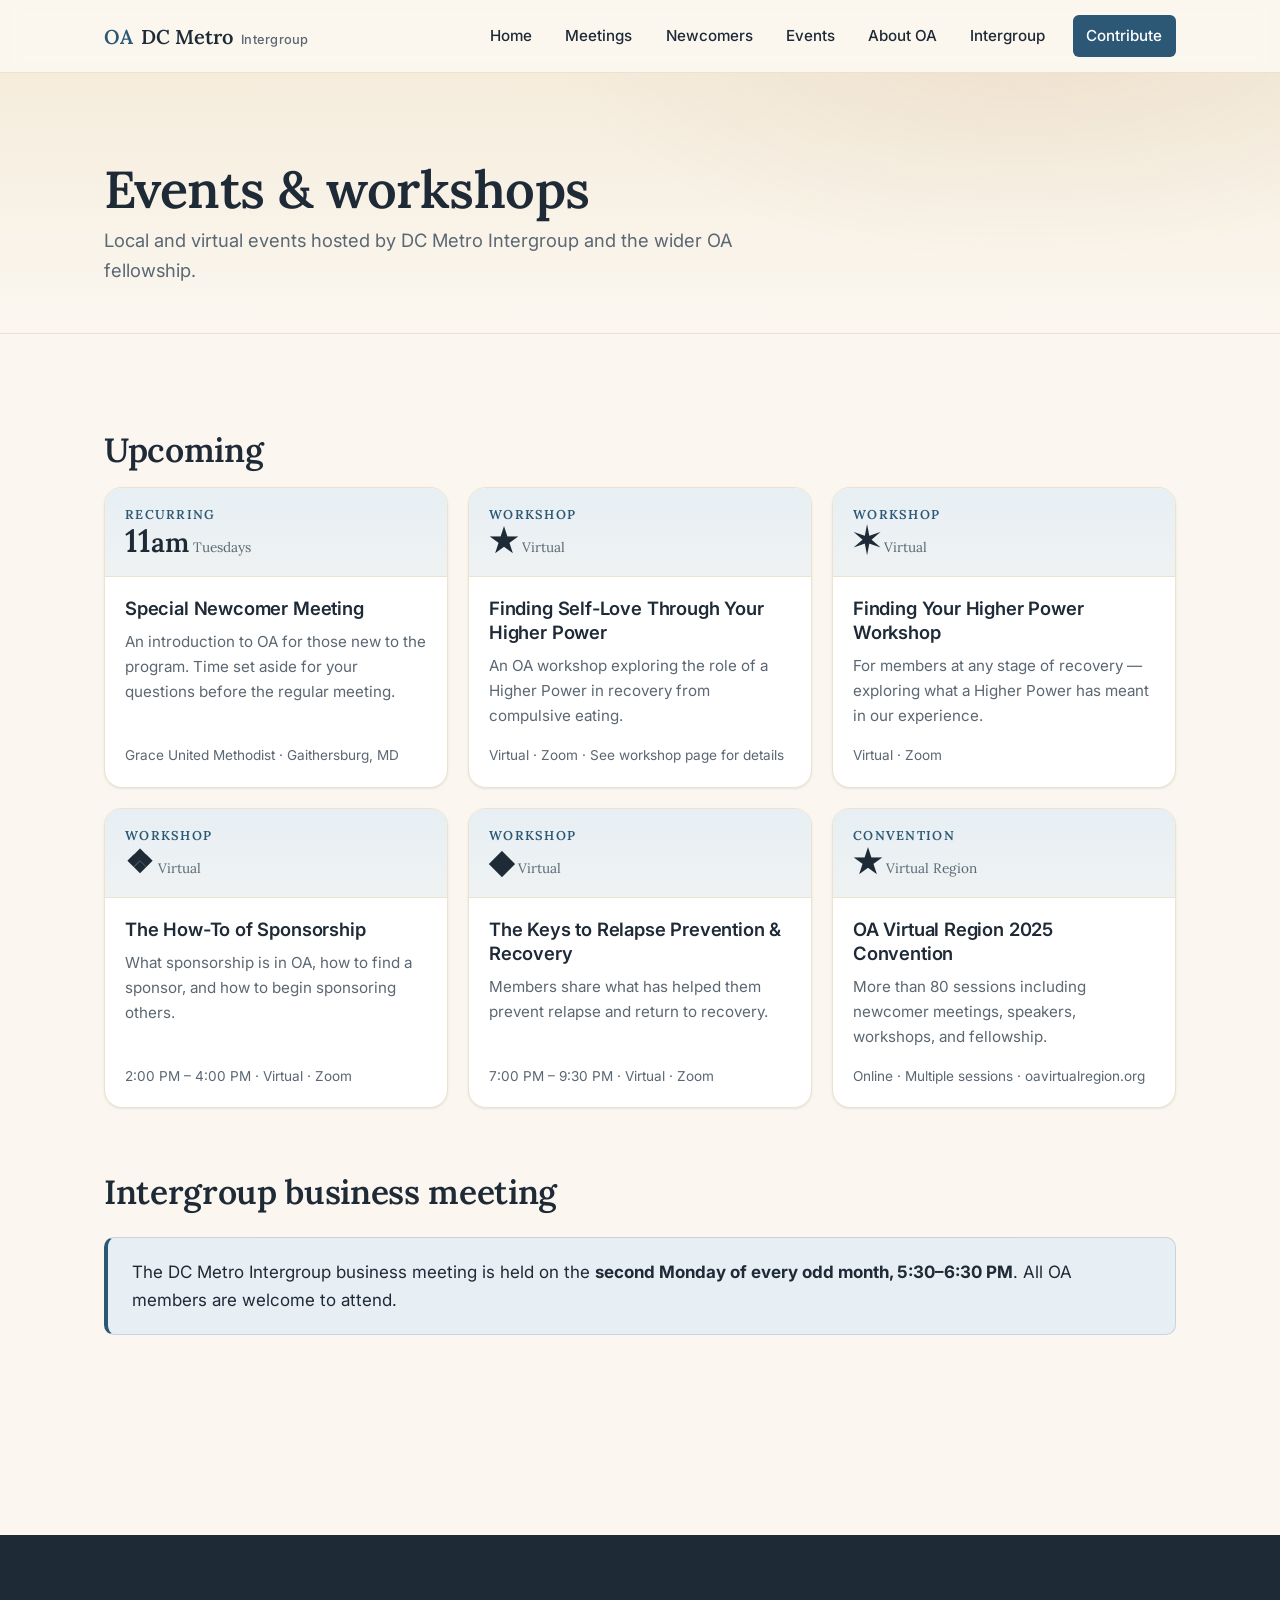
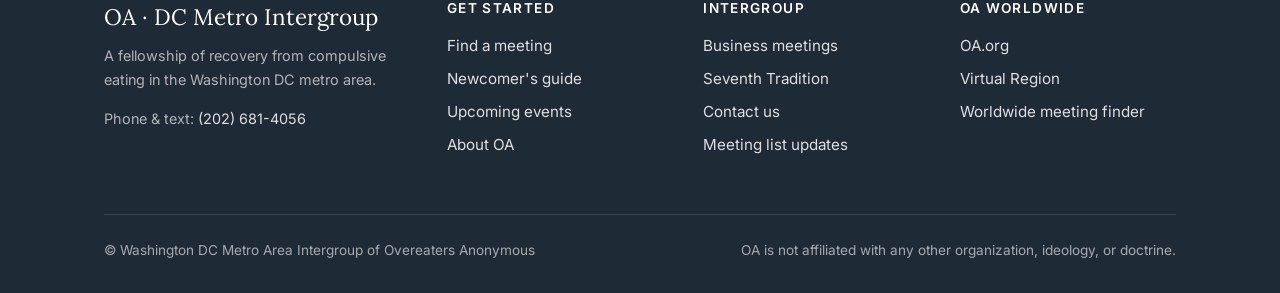
==== events.html @ 539f89e1 "Build initial DC Metro OA static site Plain HTML/CSS/JS, no build. Pages: home, meetings, newcomers," ====
<!doctype html>
<html lang="en">
<head>
<meta charset="utf-8">
<meta name="viewport" content="width=device-width, initial-scale=1">
<title>Events — DC Metro OA</title>
<meta name="description" content="Workshops, retreats, and intergroup events hosted by OA DC Metro.">
<link rel="preconnect" href="https://fonts.googleapis.com">
<link rel="preconnect" href="https://fonts.gstatic.com" crossorigin>
<link href="https://fonts.googleapis.com/css2?family=Inter:wght@400;500;600;700&family=Lora:wght@500;600;700&display=swap" rel="stylesheet">
<link rel="stylesheet" href="assets/css/styles.css">
</head>
<body>
<a class="skip" href="#main">Skip to content</a>

<header class="site-header">
  <div class="container nav">
    <a href="index.html" class="brand">
      <span class="brand-mark">OA</span>
      <span>DC Metro</span>
      <span class="brand-sub">Intergroup</span>
    </a>
    <button class="nav-toggle" aria-expanded="false" aria-controls="primary-nav">Menu</button>
    <ul class="nav-links" id="primary-nav">
      <li><a href="index.html">Home</a></li>
      <li><a href="meetings.html">Meetings</a></li>
      <li><a href="newcomers.html">Newcomers</a></li>
      <li><a href="events.html">Events</a></li>
      <li><a href="about.html">About OA</a></li>
      <li><a href="intergroup.html">Intergroup</a></li>
      <li><a href="contribute.html" class="nav-cta">Contribute</a></li>
    </ul>
  </div>
</header>

<main id="main">

<section class="page-header">
  <div class="container">
    <h1>Events &amp; workshops</h1>
    <p class="lede">Local and virtual events hosted by DC Metro Intergroup and the wider OA fellowship.</p>
  </div>
</section>

<section class="section">
  <div class="container">

    <h2 class="mt-0">Upcoming</h2>
    <div class="event-grid">

      <article class="event-card">
        <div class="event-date">
          <span class="month">Recurring</span>
          <span class="day">11<small>am</small></span>
          <span class="year">Tuesdays</span>
        </div>
        <div class="event-body">
          <h3>Special Newcomer Meeting</h3>
          <p>An introduction to OA for those new to the program. Time set aside for your questions before the regular meeting.</p>
          <span class="event-meta">Grace United Methodist · Gaithersburg, MD</span>
        </div>
      </article>

      <article class="event-card">
        <div class="event-date">
          <span class="month">Workshop</span>
          <span class="day">★</span>
          <span class="year">Virtual</span>
        </div>
        <div class="event-body">
          <h3>Finding Self-Love Through Your Higher Power</h3>
          <p>An OA workshop exploring the role of a Higher Power in recovery from compulsive eating.</p>
          <span class="event-meta">Virtual · Zoom · See workshop page for details</span>
        </div>
      </article>

      <article class="event-card">
        <div class="event-date">
          <span class="month">Workshop</span>
          <span class="day">✶</span>
          <span class="year">Virtual</span>
        </div>
        <div class="event-body">
          <h3>Finding Your Higher Power Workshop</h3>
          <p>For members at any stage of recovery — exploring what a Higher Power has meant in our experience.</p>
          <span class="event-meta">Virtual · Zoom</span>
        </div>
      </article>

      <article class="event-card">
        <div class="event-date">
          <span class="month">Workshop</span>
          <span class="day">❖</span>
          <span class="year">Virtual</span>
        </div>
        <div class="event-body">
          <h3>The How-To of Sponsorship</h3>
          <p>What sponsorship is in OA, how to find a sponsor, and how to begin sponsoring others.</p>
          <span class="event-meta">2:00 PM – 4:00 PM · Virtual · Zoom</span>
        </div>
      </article>

      <article class="event-card">
        <div class="event-date">
          <span class="month">Workshop</span>
          <span class="day">◆</span>
          <span class="year">Virtual</span>
        </div>
        <div class="event-body">
          <h3>The Keys to Relapse Prevention &amp; Recovery</h3>
          <p>Members share what has helped them prevent relapse and return to recovery.</p>
          <span class="event-meta">7:00 PM – 9:30 PM · Virtual · Zoom</span>
        </div>
      </article>

      <article class="event-card">
        <div class="event-date">
          <span class="month">Convention</span>
          <span class="day">★</span>
          <span class="year">Virtual Region</span>
        </div>
        <div class="event-body">
          <h3>OA Virtual Region 2025 Convention</h3>
          <p>More than 80 sessions including newcomer meetings, speakers, workshops, and fellowship.</p>
          <span class="event-meta">Online · Multiple sessions · oavirtualregion.org</span>
        </div>
      </article>

    </div>

    <h2 style="margin-top: 4rem;">Intergroup business meeting</h2>
    <div class="callout">
      <p class="mb-0">The DC Metro Intergroup business meeting is held on the <strong>second Monday of every odd month, 5:30–6:30 PM</strong>. All OA members are welcome to attend.</p>
    </div>

  </div>
</section>

</main>

<footer class="site-footer">
  <div class="container">
    <div class="footer-grid">
      <div>
        <div class="footer-brand">OA · DC Metro Intergroup</div>
        <p class="footer-brand-sub">A fellowship of recovery from compulsive eating in the Washington DC metro area.</p>
        <p class="footer-brand-sub">Phone &amp; text: <a href="tel:+12026814056">(202) 681-4056</a></p>
      </div>
      <div>
        <h4>Get started</h4>
        <ul>
          <li><a href="meetings.html">Find a meeting</a></li>
          <li><a href="newcomers.html">Newcomer's guide</a></li>
          <li><a href="events.html">Upcoming events</a></li>
          <li><a href="about.html">About OA</a></li>
        </ul>
      </div>
      <div>
        <h4>Intergroup</h4>
        <ul>
          <li><a href="intergroup.html">Business meetings</a></li>
          <li><a href="contribute.html">Seventh Tradition</a></li>
          <li><a href="contact.html">Contact us</a></li>
          <li><a href="mailto:whereandwhen@oa-dcmetro.org">Meeting list updates</a></li>
        </ul>
      </div>
      <div>
        <h4>OA worldwide</h4>
        <ul>
          <li><a href="https://oa.org" rel="noopener">OA.org</a></li>
          <li><a href="https://oavirtualregion.org" rel="noopener">Virtual Region</a></li>
          <li><a href="https://oa.org/find-a-meeting/" rel="noopener">Worldwide meeting finder</a></li>
        </ul>
      </div>
    </div>
    <div class="footer-bottom">
      <span>© Washington DC Metro Area Intergroup of Overeaters Anonymous</span>
      <span>OA is not affiliated with any other organization, ideology, or doctrine.</span>
    </div>
  </div>
</footer>

<script src="assets/js/nav.js"></script>
</body>
</html>
---- assets/css/styles.css ----
/* DC Metro OA — design system */

:root {
  --bg: #fbf7f0;
  --bg-warm: #f5ecdc;
  --surface: #ffffff;
  --surface-alt: #f8f3e8;
  --text: #1f2a37;
  --text-muted: #5b6772;
  --accent: #2c5876;
  --accent-hover: #234861;
  --accent-soft: #e7eff4;
  --accent-2: #b07a4c;
  --accent-2-soft: #f3e6d4;
  --border: #ebe2cf;
  --border-strong: #d8cdb5;
  --danger: #b94a3d;

  --radius-sm: 6px;
  --radius: 10px;
  --radius-lg: 18px;

  --shadow-sm: 0 1px 2px rgba(31, 42, 55, 0.04), 0 1px 3px rgba(31, 42, 55, 0.06);
  --shadow: 0 4px 12px rgba(31, 42, 55, 0.06), 0 2px 4px rgba(31, 42, 55, 0.04);
  --shadow-lg: 0 24px 48px -16px rgba(31, 42, 55, 0.18), 0 8px 16px -8px rgba(31, 42, 55, 0.08);

  --font-display: "Lora", Georgia, "Times New Roman", serif;
  --font-body: "Inter", -apple-system, BlinkMacSystemFont, "Segoe UI", Roboto, "Helvetica Neue", Arial, sans-serif;

  --container: 1120px;
}

* { box-sizing: border-box; }

html { scroll-behavior: smooth; }

body {
  margin: 0;
  font-family: var(--font-body);
  font-size: 17px;
  line-height: 1.65;
  color: var(--text);
  background: var(--bg);
  -webkit-font-smoothing: antialiased;
  -moz-osx-font-smoothing: grayscale;
}

img { max-width: 100%; display: block; }

a {
  color: var(--accent);
  text-decoration: none;
  transition: color .15s ease;
}
a:hover { color: var(--accent-hover); text-decoration: underline; }

h1, h2, h3, h4 {
  font-family: var(--font-display);
  font-weight: 600;
  color: var(--text);
  letter-spacing: -0.01em;
  margin: 0 0 .5em;
}
h1 { font-size: clamp(2rem, 4.5vw, 3.25rem); line-height: 1.1; }
h2 { font-size: clamp(1.5rem, 2.8vw, 2.1rem); line-height: 1.2; margin-top: 0; }
h3 { font-size: 1.25rem; line-height: 1.3; }
h4 { font-size: 1rem; line-height: 1.35; }
p  { margin: 0 0 1rem; color: var(--text); }
.lede { font-size: 1.15rem; color: var(--text-muted); line-height: 1.6; }

.container {
  max-width: var(--container);
  margin: 0 auto;
  padding: 0 24px;
}

/* skip link */
.skip {
  position: absolute; left: -9999px; top: 8px;
  background: var(--accent); color: #fff; padding: .5rem 1rem;
  border-radius: var(--radius-sm);
  z-index: 100;
}
.skip:focus { left: 8px; }

/* ─── Header / nav ─── */
.site-header {
  position: sticky; top: 0; z-index: 50;
  background: color-mix(in srgb, var(--bg) 88%, transparent);
  backdrop-filter: saturate(140%) blur(10px);
  -webkit-backdrop-filter: saturate(140%) blur(10px);
  border-bottom: 1px solid var(--border);
}
.nav {
  display: flex; align-items: center; justify-content: space-between;
  height: 72px;
}
.brand {
  display: flex; align-items: baseline; gap: .5rem;
  font-family: var(--font-display);
  font-weight: 600;
  font-size: 1.25rem;
  color: var(--text);
  text-decoration: none;
}
.brand:hover { text-decoration: none; color: var(--text); }
.brand .brand-mark {
  font-family: var(--font-display);
  color: var(--accent);
}
.brand .brand-sub {
  font-family: var(--font-body);
  font-size: .8rem;
  color: var(--text-muted);
  font-weight: 500;
  letter-spacing: .02em;
}

.nav-links {
  display: flex; gap: 6px; align-items: center;
  list-style: none; margin: 0; padding: 0;
}
.nav-links a {
  display: inline-block;
  padding: .5rem .85rem;
  border-radius: var(--radius-sm);
  font-weight: 500;
  font-size: .95rem;
  color: var(--text);
  text-decoration: none;
}
.nav-links a:hover { background: var(--surface-alt); color: var(--text); text-decoration: none; }
.nav-links a.active {
  color: var(--accent);
  background: var(--accent-soft);
}

.nav-cta {
  background: var(--accent) !important;
  color: #fff !important;
  margin-left: .5rem;
}
.nav-cta:hover { background: var(--accent-hover) !important; }

.nav-toggle {
  display: none;
  background: transparent; border: 1px solid var(--border-strong);
  border-radius: var(--radius-sm); padding: .5rem .7rem;
  font-size: 1rem; cursor: pointer; color: var(--text);
}

@media (max-width: 880px) {
  .nav-toggle { display: inline-block; }
  .nav-links {
    position: absolute; top: 72px; left: 0; right: 0;
    flex-direction: column; align-items: stretch;
    background: var(--surface);
    border-bottom: 1px solid var(--border);
    padding: .75rem 16px 1.25rem;
    gap: 2px;
    box-shadow: var(--shadow);
    display: none;
  }
  .nav-links.open { display: flex; }
  .nav-links a { padding: .75rem 1rem; }
  .nav-cta { margin: .5rem 0 0; text-align: center; }
}

/* ─── Buttons ─── */
.btn {
  display: inline-flex; align-items: center; justify-content: center;
  gap: .5rem;
  padding: .85rem 1.4rem;
  border-radius: var(--radius);
  border: 1px solid transparent;
  font-family: var(--font-body);
  font-weight: 600;
  font-size: 1rem;
  line-height: 1;
  text-decoration: none;
  cursor: pointer;
  transition: transform .12s ease, background .15s ease, box-shadow .15s ease;
}
.btn:hover { text-decoration: none; transform: translateY(-1px); }
.btn-primary { background: var(--accent); color: #fff; box-shadow: var(--shadow-sm); }
.btn-primary:hover { background: var(--accent-hover); color: #fff; box-shadow: var(--shadow); }
.btn-secondary { background: transparent; color: var(--accent); border-color: var(--accent); }
.btn-secondary:hover { background: var(--accent-soft); color: var(--accent-hover); }
.btn-ghost { background: var(--surface); color: var(--text); border-color: var(--border-strong); }
.btn-ghost:hover { background: var(--surface-alt); color: var(--text); }

/* ─── Hero ─── */
.hero {
  position: relative;
  padding: clamp(48px, 9vw, 112px) 0 clamp(56px, 8vw, 96px);
  background:
    radial-gradient(1200px 600px at 12% -10%, rgba(44, 88, 118, 0.08), transparent 60%),
    radial-gradient(900px 500px at 95% 20%, rgba(176, 122, 76, 0.10), transparent 60%),
    linear-gradient(180deg, var(--bg-warm) 0%, var(--bg) 100%);
  border-bottom: 1px solid var(--border);
}
.hero-inner { max-width: 760px; }
.hero-eyebrow {
  display: inline-block;
  font-size: .85rem; font-weight: 600;
  letter-spacing: .08em; text-transform: uppercase;
  color: var(--accent-2);
  margin-bottom: 1rem;
}
.hero h1 { margin-bottom: .8rem; }
.hero .lede { font-size: clamp(1.05rem, 1.5vw, 1.25rem); max-width: 620px; }
.hero-actions {
  display: flex; gap: 12px; flex-wrap: wrap;
  margin-top: 2rem;
}
.hero-help {
  margin-top: 1.75rem;
  font-size: .95rem; color: var(--text-muted);
}
.hero-help a { font-weight: 600; }

/* ─── Sections ─── */
.section {
  padding: clamp(56px, 8vw, 96px) 0;
}
.section-alt { background: var(--surface-alt); }
.section-tight { padding: clamp(40px, 5vw, 64px) 0; }

.section-head {
  display: flex; align-items: end; justify-content: space-between;
  gap: 24px; margin-bottom: 2.25rem; flex-wrap: wrap;
}
.section-head h2 { margin: 0; }
.section-head .lede { margin: 0; max-width: 580px; }

/* ─── Quick-action cards ─── */
.cards {
  display: grid; gap: 20px;
  grid-template-columns: repeat(auto-fit, minmax(260px, 1fr));
}
.card {
  background: var(--surface);
  border: 1px solid var(--border);
  border-radius: var(--radius-lg);
  padding: 28px;
  box-shadow: var(--shadow-sm);
  transition: transform .15s ease, box-shadow .15s ease, border-color .15s ease;
  display: flex; flex-direction: column;
}
.card:hover {
  transform: translateY(-2px);
  box-shadow: var(--shadow);
  border-color: var(--border-strong);
}
.card h3 { margin: .25rem 0 .5rem; font-size: 1.35rem; }
.card p { color: var(--text-muted); margin-bottom: 1rem; }
.card .card-icon {
  width: 44px; height: 44px;
  border-radius: 12px;
  display: grid; place-items: center;
  background: var(--accent-soft); color: var(--accent);
  font-size: 1.4rem;
  margin-bottom: 14px;
}
.card.card-warm .card-icon { background: var(--accent-2-soft); color: var(--accent-2); }
.card-link {
  margin-top: auto;
  font-weight: 600; color: var(--accent);
  display: inline-flex; align-items: center; gap: .3rem;
}
.card-link::after { content: "→"; transition: transform .15s ease; }
.card:hover .card-link::after { transform: translateX(3px); }

/* ─── Callout ─── */
.callout {
  background: var(--accent-soft);
  border: 1px solid color-mix(in srgb, var(--accent) 18%, transparent);
  border-left: 4px solid var(--accent);
  border-radius: var(--radius);
  padding: 20px 24px;
  margin: 1.5rem 0;
}
.callout.callout-warm {
  background: var(--accent-2-soft);
  border-color: color-mix(in srgb, var(--accent-2) 24%, transparent);
  border-left-color: var(--accent-2);
}
.callout h3 { margin-top: 0; }

/* ─── Meeting table ─── */
.meetings-controls {
  display: flex; flex-wrap: wrap; gap: 10px;
  margin-bottom: 1.5rem;
  align-items: center;
}
.filter-group { display: flex; flex-wrap: wrap; gap: 6px; align-items: center; }
.filter-label {
  font-size: .85rem; font-weight: 600; color: var(--text-muted);
  text-transform: uppercase; letter-spacing: .06em;
  margin-right: 4px;
}
.chip {
  display: inline-flex; align-items: center;
  padding: .4rem .85rem;
  border-radius: 999px;
  background: var(--surface);
  border: 1px solid var(--border-strong);
  font-size: .9rem; font-weight: 500;
  color: var(--text);
  cursor: pointer;
  transition: background .12s ease, color .12s ease, border-color .12s ease;
}
.chip:hover { background: var(--surface-alt); }
.chip.active {
  background: var(--accent);
  border-color: var(--accent);
  color: #fff;
}
.search-input {
  flex: 1; min-width: 220px;
  padding: .6rem .9rem;
  border: 1px solid var(--border-strong);
  border-radius: var(--radius);
  font-family: var(--font-body); font-size: .95rem;
  background: var(--surface); color: var(--text);
}
.search-input:focus {
  outline: none;
  border-color: var(--accent);
  box-shadow: 0 0 0 3px var(--accent-soft);
}

.meeting-list { display: grid; gap: 12px; }
.meeting-row {
  background: var(--surface);
  border: 1px solid var(--border);
  border-radius: var(--radius);
  padding: 18px 22px;
  display: grid;
  grid-template-columns: 110px 1fr auto;
  gap: 20px;
  align-items: center;
  transition: border-color .15s ease, box-shadow .15s ease;
}
.meeting-row:hover { border-color: var(--border-strong); box-shadow: var(--shadow-sm); }
.meeting-when {
  display: flex; flex-direction: column;
}
.meeting-day {
  font-family: var(--font-display);
  font-weight: 600; font-size: 1.05rem;
  color: var(--accent);
}
.meeting-time { font-size: .92rem; color: var(--text-muted); }
.meeting-main h3 { margin: 0 0 .25rem; font-size: 1.1rem; font-family: var(--font-body); font-weight: 600; }
.meeting-loc { color: var(--text-muted); font-size: .92rem; margin: 0; }
.meeting-tags { display: flex; gap: 6px; flex-wrap: wrap; }
.tag {
  font-size: .75rem; font-weight: 600;
  padding: 3px 9px; border-radius: 999px;
  background: var(--surface-alt); color: var(--text-muted);
  text-transform: uppercase; letter-spacing: .04em;
}
.tag-inperson { background: #e8f1ea; color: #2f6b4a; }
.tag-virtual { background: var(--accent-soft); color: var(--accent); }
.tag-phone { background: var(--accent-2-soft); color: var(--accent-2); }
.tag-hybrid { background: #f3e9f2; color: #75417a; }
.tag-newcomer { background: #fef3c7; color: #92590f; }

@media (max-width: 640px) {
  .meeting-row { grid-template-columns: 1fr; gap: 10px; padding: 16px; }
  .meeting-when { flex-direction: row; gap: 8px; align-items: baseline; }
}

.empty-state {
  padding: 48px 24px;
  text-align: center;
  color: var(--text-muted);
  background: var(--surface);
  border: 1px dashed var(--border-strong);
  border-radius: var(--radius);
}

/* ─── Events ─── */
.event-grid {
  display: grid; gap: 20px;
  grid-template-columns: repeat(auto-fit, minmax(280px, 1fr));
}
.event-card {
  background: var(--surface);
  border: 1px solid var(--border);
  border-radius: var(--radius-lg);
  overflow: hidden;
  box-shadow: var(--shadow-sm);
  display: flex; flex-direction: column;
  transition: transform .15s ease, box-shadow .15s ease;
}
.event-card:hover { transform: translateY(-2px); box-shadow: var(--shadow); }
.event-date {
  padding: 16px 20px;
  background: linear-gradient(180deg, var(--accent-soft) 0%, color-mix(in srgb, var(--accent-soft) 60%, var(--bg)) 100%);
  border-bottom: 1px solid var(--border);
  font-family: var(--font-display);
}
.event-date .month {
  display: block;
  font-size: .8rem; font-weight: 600;
  text-transform: uppercase; letter-spacing: .1em;
  color: var(--accent);
}
.event-date .day { font-size: 2rem; font-weight: 600; line-height: 1; color: var(--text); }
.event-date .year { font-size: .85rem; color: var(--text-muted); }
.event-body { padding: 20px; flex: 1; display: flex; flex-direction: column; }
.event-body h3 { margin: 0 0 .5rem; font-size: 1.15rem; font-family: var(--font-body); font-weight: 600; }
.event-body p { color: var(--text-muted); font-size: .95rem; margin-bottom: 1rem; }
.event-meta { font-size: .85rem; color: var(--text-muted); margin-top: auto; }

/* ─── Two-column content ─── */
.split {
  display: grid;
  grid-template-columns: 1.4fr 1fr;
  gap: 56px;
  align-items: start;
}
@media (max-width: 880px) { .split { grid-template-columns: 1fr; gap: 32px; } }

.aside {
  background: var(--surface);
  border: 1px solid var(--border);
  border-radius: var(--radius-lg);
  padding: 28px;
  box-shadow: var(--shadow-sm);
}
.aside h3 { margin-top: 0; }
.aside ul { padding-left: 1.1rem; margin: .5rem 0 0; }
.aside li { margin-bottom: .35rem; }

/* prose blocks */
.prose h2 { margin-top: 2.5rem; }
.prose h3 { margin-top: 1.75rem; }
.prose ul { padding-left: 1.25rem; }
.prose li { margin-bottom: .35rem; }

/* page header for inner pages */
.page-header {
  padding: clamp(48px, 7vw, 88px) 0 clamp(32px, 4vw, 48px);
  background:
    radial-gradient(800px 400px at 80% -20%, rgba(176, 122, 76, 0.10), transparent 60%),
    linear-gradient(180deg, var(--bg-warm) 0%, var(--bg) 100%);
  border-bottom: 1px solid var(--border);
}
.page-header h1 { margin-bottom: .5rem; }
.page-header .lede { max-width: 680px; margin: 0; }

/* contact block */
.contact-grid {
  display: grid; gap: 16px;
  grid-template-columns: repeat(auto-fit, minmax(240px, 1fr));
  margin-top: 1.5rem;
}
.contact-item {
  background: var(--surface);
  border: 1px solid var(--border);
  border-radius: var(--radius);
  padding: 20px;
}
.contact-item .label {
  font-size: .8rem; font-weight: 600;
  text-transform: uppercase; letter-spacing: .08em;
  color: var(--text-muted); margin-bottom: .25rem;
}
.contact-item .value { font-size: 1.05rem; font-weight: 500; color: var(--text); }
.contact-item .value a { color: var(--accent); }

/* steps list (Tools / Steps page) */
.numbered {
  counter-reset: step;
  list-style: none; padding: 0;
  display: grid; gap: 16px;
}
.numbered li {
  counter-increment: step;
  padding: 18px 22px 18px 70px;
  position: relative;
  background: var(--surface);
  border: 1px solid var(--border);
  border-radius: var(--radius);
}
.numbered li::before {
  content: counter(step);
  position: absolute; left: 22px; top: 50%; transform: translateY(-50%);
  width: 32px; height: 32px;
  background: var(--accent); color: #fff;
  border-radius: 50%;
  display: grid; place-items: center;
  font-family: var(--font-display); font-weight: 600;
  font-size: 1rem;
}

/* ─── Footer ─── */
.site-footer {
  background: var(--text);
  color: rgba(255,255,255,.85);
  padding: 64px 0 32px;
  margin-top: 80px;
}
.site-footer a { color: rgba(255,255,255,.85); }
.site-footer a:hover { color: #fff; }
.footer-grid {
  display: grid; gap: 40px;
  grid-template-columns: 1.4fr repeat(3, 1fr);
}
@media (max-width: 800px) { .footer-grid { grid-template-columns: 1fr 1fr; } }
@media (max-width: 480px) { .footer-grid { grid-template-columns: 1fr; } }
.footer-grid h4 {
  color: #fff;
  font-family: var(--font-body);
  font-size: .85rem;
  text-transform: uppercase;
  letter-spacing: .1em;
  margin: 0 0 1rem;
}
.footer-grid ul { list-style: none; padding: 0; margin: 0; }
.footer-grid li { margin-bottom: .5rem; font-size: .95rem; }
.footer-brand {
  font-family: var(--font-display);
  font-size: 1.4rem; color: #fff;
  margin-bottom: .5rem;
}
.footer-brand-sub {
  color: rgba(255,255,255,.65);
  font-size: .9rem;
  margin-bottom: 1rem;
}
.footer-bottom {
  border-top: 1px solid rgba(255,255,255,.12);
  margin-top: 48px; padding-top: 24px;
  font-size: .85rem;
  color: rgba(255,255,255,.6);
  display: flex; justify-content: space-between; flex-wrap: wrap; gap: 12px;
}

/* utilities */
.text-center { text-align: center; }
.mt-0 { margin-top: 0 !important; }
.mb-0 { margin-bottom: 0 !important; }
.mt-2 { margin-top: 1rem; }
.mt-4 { margin-top: 2rem; }
.muted { color: var(--text-muted); }

/* focus */
:focus-visible {
  outline: 2px solid var(--accent);
  outline-offset: 2px;
  border-radius: 4px;
}

/* reduced motion */
@media (prefers-reduced-motion: reduce) {
  *, *::before, *::after { transition: none !important; animation: none !important; }
  html { scroll-behavior: auto; }
}
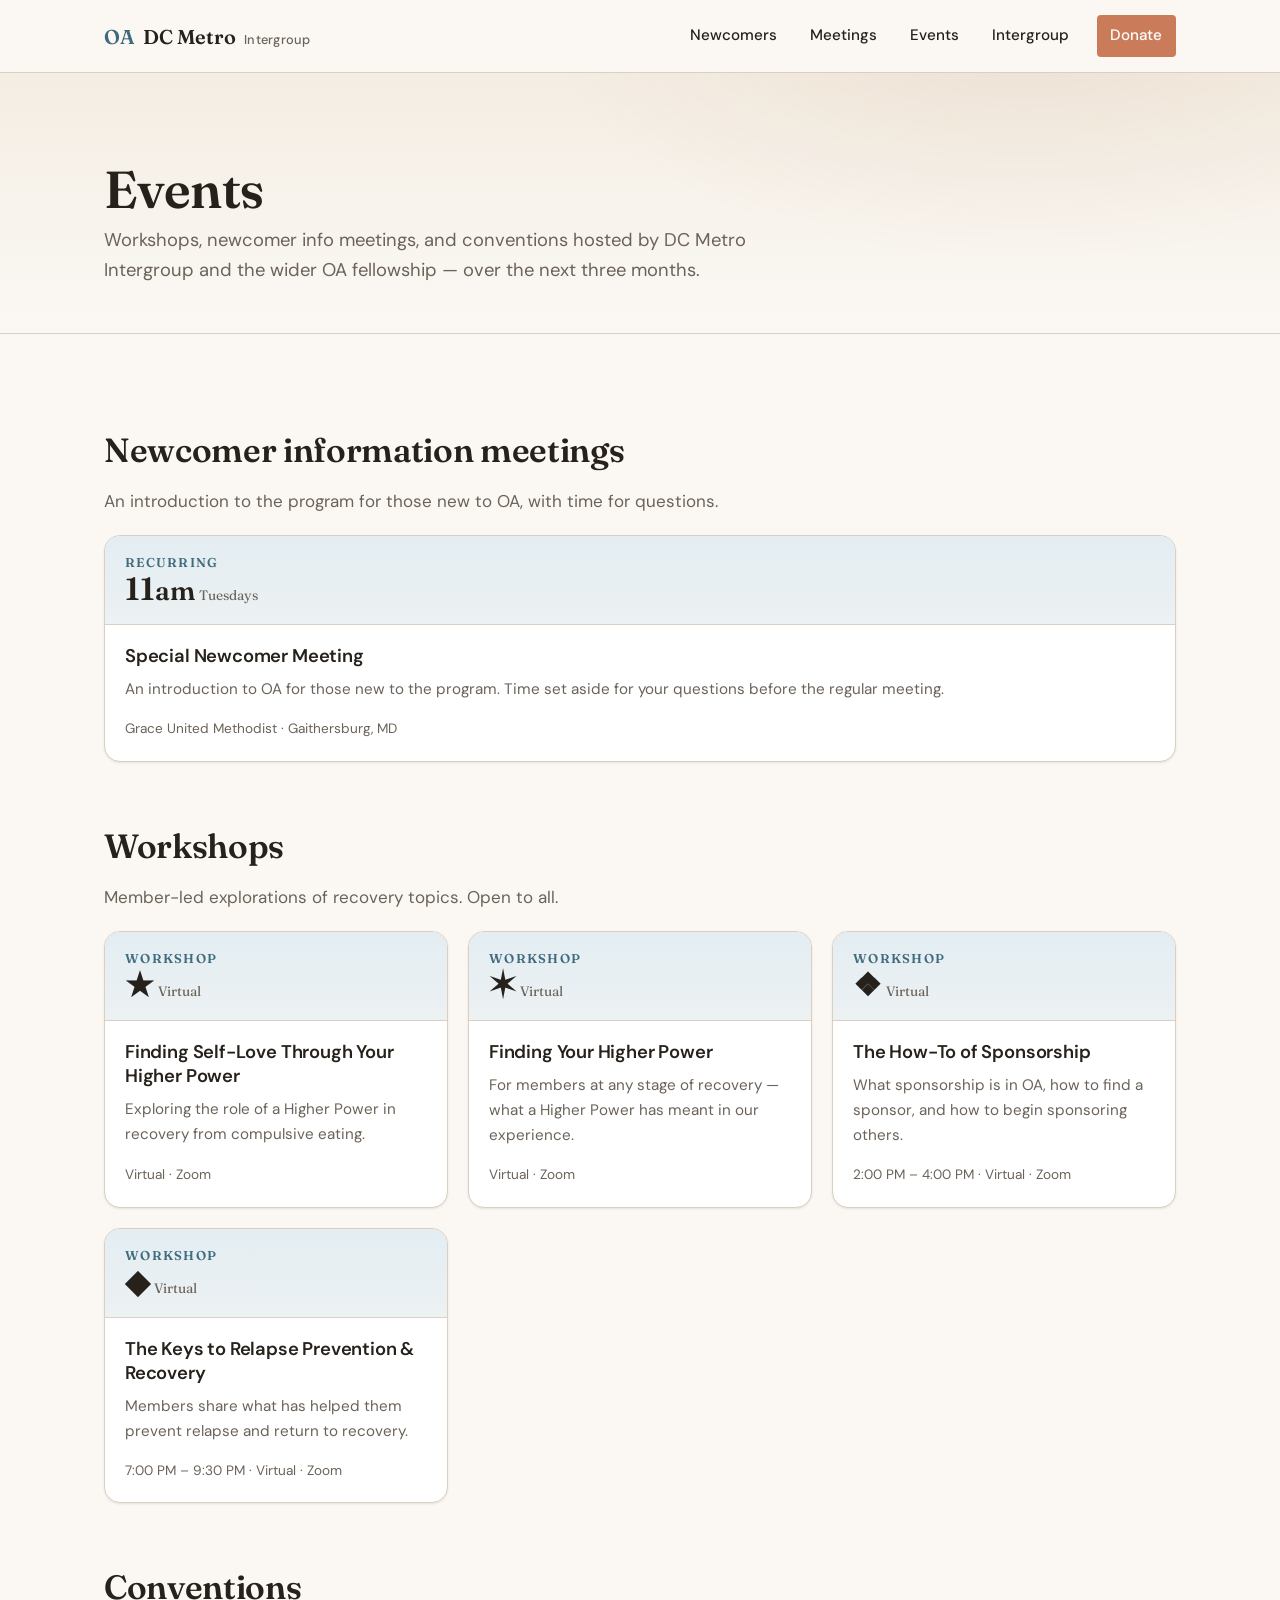
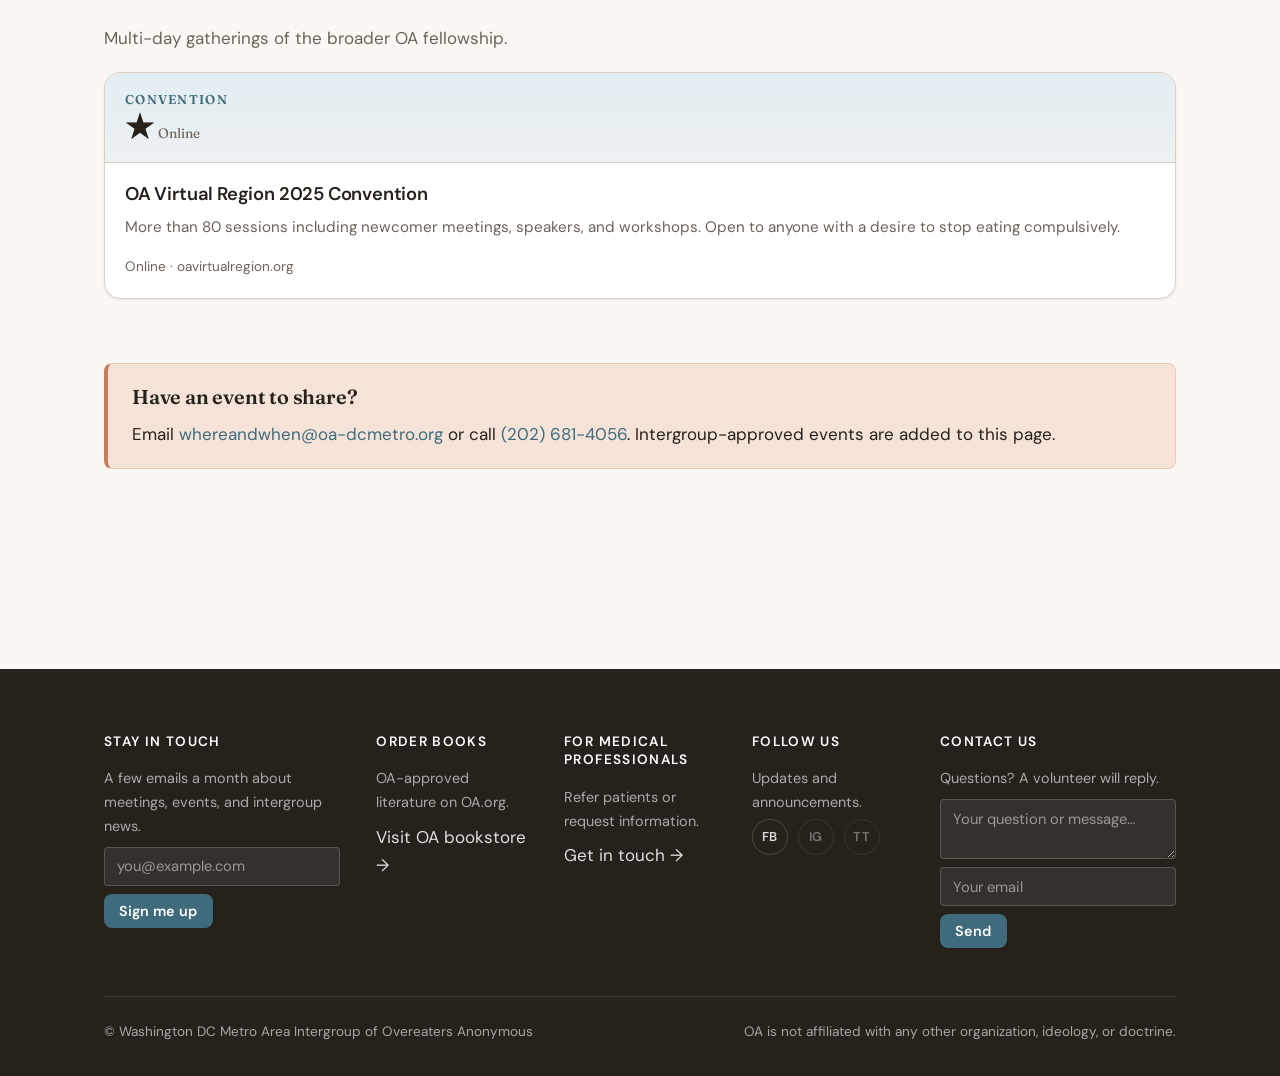
==== commit 933405a7: "Restructure Phase 0 to match the canonical IA tree Pages now match the 5-nav-item IA: Newcomers · Me" ====
--- a/events.html
+++ b/events.html
@@ -4,10 +4,10 @@
 <meta charset="utf-8">
 <meta name="viewport" content="width=device-width, initial-scale=1">
 <title>Events — DC Metro OA</title>
-<meta name="description" content="Workshops, retreats, and intergroup events hosted by OA DC Metro.">
+<meta name="description" content="Workshops, newcomer info meetings, and conventions in the DC metro area over the next three months.">
 <link rel="preconnect" href="https://fonts.googleapis.com">
 <link rel="preconnect" href="https://fonts.gstatic.com" crossorigin>
-<link href="https://fonts.googleapis.com/css2?family=Inter:wght@400;500;600;700&family=Lora:wght@500;600;700&display=swap" rel="stylesheet">
+<link href="https://fonts.googleapis.com/css2?family=Fraunces:opsz,wght@9..144,500;9..144,600;9..144,700&family=DM+Sans:wght@400;500;600;700&display=swap" rel="stylesheet">
 <link rel="stylesheet" href="assets/css/styles.css">
 </head>
 <body>
@@ -22,13 +22,11 @@
     </a>
     <button class="nav-toggle" aria-expanded="false" aria-controls="primary-nav">Menu</button>
     <ul class="nav-links" id="primary-nav">
-      <li><a href="index.html">Home</a></li>
+      <li><a href="newcomers.html">Newcomers</a></li>
       <li><a href="meetings.html">Meetings</a></li>
-      <li><a href="newcomers.html">Newcomers</a></li>
       <li><a href="events.html">Events</a></li>
-      <li><a href="about.html">About OA</a></li>
       <li><a href="intergroup.html">Intergroup</a></li>
-      <li><a href="contribute.html" class="nav-cta">Contribute</a></li>
+      <li><a href="donate.html" class="nav-cta" data-donate-trigger>Donate</a></li>
     </ul>
   </div>
 </header>
@@ -37,17 +35,17 @@
 
 <section class="page-header">
   <div class="container">
-    <h1>Events &amp; workshops</h1>
-    <p class="lede">Local and virtual events hosted by DC Metro Intergroup and the wider OA fellowship.</p>
+    <h1>Events</h1>
+    <p class="lede">Workshops, newcomer info meetings, and conventions hosted by DC Metro Intergroup and the wider OA fellowship — over the next three months.</p>
   </div>
 </section>
 
 <section class="section">
   <div class="container">
 
-    <h2 class="mt-0">Upcoming</h2>
-    <div class="event-grid">
-
+    <h2 class="mt-0" id="newcomer-meetings">Newcomer information meetings</h2>
+    <p class="muted">An introduction to the program for those new to OA, with time for questions.</p>
+    <div class="event-grid" style="margin-top: 1.25rem;">
       <article class="event-card">
         <div class="event-date">
           <span class="month">Recurring</span>
@@ -60,7 +58,11 @@
           <span class="event-meta">Grace United Methodist · Gaithersburg, MD</span>
         </div>
       </article>
-
+    </div>
+
+    <h2 id="workshops" style="margin-top: 4rem;">Workshops</h2>
+    <p class="muted">Member-led explorations of recovery topics. Open to all.</p>
+    <div class="event-grid" style="margin-top: 1.25rem;">
       <article class="event-card">
         <div class="event-date">
           <span class="month">Workshop</span>
@@ -69,8 +71,8 @@
         </div>
         <div class="event-body">
           <h3>Finding Self-Love Through Your Higher Power</h3>
-          <p>An OA workshop exploring the role of a Higher Power in recovery from compulsive eating.</p>
-          <span class="event-meta">Virtual · Zoom · See workshop page for details</span>
+          <p>Exploring the role of a Higher Power in recovery from compulsive eating.</p>
+          <span class="event-meta">Virtual · Zoom</span>
         </div>
       </article>
 
@@ -81,8 +83,8 @@
           <span class="year">Virtual</span>
         </div>
         <div class="event-body">
-          <h3>Finding Your Higher Power Workshop</h3>
-          <p>For members at any stage of recovery — exploring what a Higher Power has meant in our experience.</p>
+          <h3>Finding Your Higher Power</h3>
+          <p>For members at any stage of recovery — what a Higher Power has meant in our experience.</p>
           <span class="event-meta">Virtual · Zoom</span>
         </div>
       </article>
@@ -112,25 +114,28 @@
           <span class="event-meta">7:00 PM – 9:30 PM · Virtual · Zoom</span>
         </div>
       </article>
-
+    </div>
+
+    <h2 id="conventions" style="margin-top: 4rem;">Conventions</h2>
+    <p class="muted">Multi-day gatherings of the broader OA fellowship.</p>
+    <div class="event-grid" style="margin-top: 1.25rem;">
       <article class="event-card">
         <div class="event-date">
           <span class="month">Convention</span>
           <span class="day">★</span>
-          <span class="year">Virtual Region</span>
+          <span class="year">Online</span>
         </div>
         <div class="event-body">
           <h3>OA Virtual Region 2025 Convention</h3>
-          <p>More than 80 sessions including newcomer meetings, speakers, workshops, and fellowship.</p>
-          <span class="event-meta">Online · Multiple sessions · oavirtualregion.org</span>
-        </div>
-      </article>
-
-    </div>
-
-    <h2 style="margin-top: 4rem;">Intergroup business meeting</h2>
-    <div class="callout">
-      <p class="mb-0">The DC Metro Intergroup business meeting is held on the <strong>second Monday of every odd month, 5:30–6:30 PM</strong>. All OA members are welcome to attend.</p>
+          <p>More than 80 sessions including newcomer meetings, speakers, and workshops. Open to anyone with a desire to stop eating compulsively.</p>
+          <span class="event-meta">Online · oavirtualregion.org</span>
+        </div>
+      </article>
+    </div>
+
+    <div class="callout callout-warm" style="margin-top: 4rem;">
+      <h3>Have an event to share?</h3>
+      <p class="mb-0">Email <a href="mailto:whereandwhen@oa-dcmetro.org">whereandwhen@oa-dcmetro.org</a> or call <a href="tel:+12026814056">(202) 681-4056</a>. Intergroup-approved events are added to this page.</p>
     </div>
 
   </div>
@@ -141,36 +146,46 @@
 <footer class="site-footer">
   <div class="container">
     <div class="footer-grid">
-      <div>
-        <div class="footer-brand">OA · DC Metro Intergroup</div>
-        <p class="footer-brand-sub">A fellowship of recovery from compulsive eating in the Washington DC metro area.</p>
-        <p class="footer-brand-sub">Phone &amp; text: <a href="tel:+12026814056">(202) 681-4056</a></p>
-      </div>
-      <div>
-        <h4>Get started</h4>
-        <ul>
-          <li><a href="meetings.html">Find a meeting</a></li>
-          <li><a href="newcomers.html">Newcomer's guide</a></li>
-          <li><a href="events.html">Upcoming events</a></li>
-          <li><a href="about.html">About OA</a></li>
+      <div class="footer-col">
+        <h4>Stay in touch</h4>
+        <p class="footer-sub">A few emails a month about meetings, events, and intergroup news.</p>
+        <form class="footer-form" data-stub-form>
+          <label for="ml-email" class="sr-only">Email address</label>
+          <input id="ml-email" type="email" name="email" placeholder="you@example.com" required>
+          <button type="submit" class="btn btn-primary btn-sm">Sign me up</button>
+          <p class="form-ok" hidden>Thanks — you're on the list. <em>(Phase 0 stub; not yet wired.)</em></p>
+        </form>
+      </div>
+      <div class="footer-col">
+        <h4>Order books</h4>
+        <p class="footer-sub">OA-approved literature on OA.org.</p>
+        <p style="margin-top:.5rem;"><a href="https://bookstore.oa.org" rel="noopener">Visit OA bookstore →</a></p>
+      </div>
+      <div class="footer-col">
+        <h4>For medical professionals</h4>
+        <p class="footer-sub">Refer patients or request information.</p>
+        <p style="margin-top:.5rem;"><a href="mailto:whereandwhen@oa-dcmetro.org?subject=Medical%20professional%20inquiry">Get in touch →</a></p>
+      </div>
+      <div class="footer-col">
+        <h4>Follow us</h4>
+        <p class="footer-sub">Updates and announcements.</p>
+        <ul class="social-list">
+          <li><a href="https://www.facebook.com/DCAreaOvereatersAnonymous/" rel="noopener" aria-label="Facebook">FB</a></li>
+          <li><a href="#" aria-label="Instagram — placeholder">IG</a></li>
+          <li><a href="#" aria-label="TikTok — placeholder">TT</a></li>
         </ul>
       </div>
-      <div>
-        <h4>Intergroup</h4>
-        <ul>
-          <li><a href="intergroup.html">Business meetings</a></li>
-          <li><a href="contribute.html">Seventh Tradition</a></li>
-          <li><a href="contact.html">Contact us</a></li>
-          <li><a href="mailto:whereandwhen@oa-dcmetro.org">Meeting list updates</a></li>
-        </ul>
-      </div>
-      <div>
-        <h4>OA worldwide</h4>
-        <ul>
-          <li><a href="https://oa.org" rel="noopener">OA.org</a></li>
-          <li><a href="https://oavirtualregion.org" rel="noopener">Virtual Region</a></li>
-          <li><a href="https://oa.org/find-a-meeting/" rel="noopener">Worldwide meeting finder</a></li>
-        </ul>
+      <div class="footer-col">
+        <h4>Contact us</h4>
+        <p class="footer-sub">Questions? A volunteer will reply.</p>
+        <form class="footer-form" data-stub-form>
+          <label for="ct-msg" class="sr-only">Your message</label>
+          <textarea id="ct-msg" rows="2" placeholder="Your question or message…" required></textarea>
+          <label for="ct-email" class="sr-only">Your email</label>
+          <input id="ct-email" type="email" name="email" placeholder="Your email" required>
+          <button type="submit" class="btn btn-primary btn-sm">Send</button>
+          <p class="form-ok" hidden>Thanks — we'll be in touch. <em>(Phase 0 stub; not yet wired.)</em></p>
+        </form>
       </div>
     </div>
     <div class="footer-bottom">
@@ -180,6 +195,29 @@
   </div>
 </footer>
 
+<dialog class="donate-dialog" id="donate-dialog" aria-labelledby="donate-title">
+  <div class="donate-body">
+    <div class="donate-head">
+      <h2 id="donate-title">Contribute</h2>
+      <button type="button" class="donate-close" aria-label="Close" data-donate-close>×</button>
+    </div>
+    <p class="donate-blurb">Seventh Tradition — OA is fully self-supporting through our own contributions. No dues, no fees, no outside funding. Every gift helps DC Metro Intergroup keep meetings open and carry the message.</p>
+    <div class="donate-options">
+      <a class="donate-option" href="#" rel="noopener" target="_blank">
+        <strong>Give via PayPal <span class="placeholder">link pending</span></strong>
+        <span>Fast and secure, one-time or recurring.</span>
+      </a>
+      <div class="donate-option" style="cursor:default;">
+        <strong>Mail a check</strong>
+        <span>Made out to <em>DC Metro Intergroup of Overeaters Anonymous</em>:</span>
+        <span class="addr">[PLACEHOLDER: mailing address]</span>
+      </div>
+    </div>
+    <p class="donate-foot"><a href="donate.html">Open as a page →</a></p>
+  </div>
+</dialog>
+
 <script src="assets/js/nav.js"></script>
+<script src="assets/js/donate.js"></script>
 </body>
 </html>
--- a/assets/css/styles.css
+++ b/assets/css/styles.css
@@ -1,31 +1,46 @@
 /* DC Metro OA — design system */
 
 :root {
-  --bg: #fbf7f0;
-  --bg-warm: #f5ecdc;
+  /* Plan tokens */
+  --ink: #26211B;
+  --paper: #FBF8F4;
+  --paper-warm: #F4EDE3;
+  --brand: #3F6B7D;
+  --brand-dark: #2C5260;
+  --brand-soft: #e3edf2;
+  --terracotta: #C97B5A;
+  --terracotta-dark: #a96345;
+  --terracotta-soft: #f5e3d8;
+  --rule: #D9CFC2;
+  --rule-strong: #c2b69e;
+  --muted: #6B6359;
+
+  /* Legacy aliases (keep existing selectors working) */
+  --bg: var(--paper);
+  --bg-warm: var(--paper-warm);
   --surface: #ffffff;
-  --surface-alt: #f8f3e8;
-  --text: #1f2a37;
-  --text-muted: #5b6772;
-  --accent: #2c5876;
-  --accent-hover: #234861;
-  --accent-soft: #e7eff4;
-  --accent-2: #b07a4c;
-  --accent-2-soft: #f3e6d4;
-  --border: #ebe2cf;
-  --border-strong: #d8cdb5;
+  --surface-alt: #F4EDE3;
+  --text: var(--ink);
+  --text-muted: var(--muted);
+  --accent: var(--brand);
+  --accent-hover: var(--brand-dark);
+  --accent-soft: var(--brand-soft);
+  --accent-2: var(--terracotta);
+  --accent-2-soft: var(--terracotta-soft);
+  --border: var(--rule);
+  --border-strong: var(--rule-strong);
   --danger: #b94a3d;
 
-  --radius-sm: 6px;
-  --radius: 10px;
-  --radius-lg: 18px;
-
-  --shadow-sm: 0 1px 2px rgba(31, 42, 55, 0.04), 0 1px 3px rgba(31, 42, 55, 0.06);
-  --shadow: 0 4px 12px rgba(31, 42, 55, 0.06), 0 2px 4px rgba(31, 42, 55, 0.04);
-  --shadow-lg: 0 24px 48px -16px rgba(31, 42, 55, 0.18), 0 8px 16px -8px rgba(31, 42, 55, 0.08);
-
-  --font-display: "Lora", Georgia, "Times New Roman", serif;
-  --font-body: "Inter", -apple-system, BlinkMacSystemFont, "Segoe UI", Roboto, "Helvetica Neue", Arial, sans-serif;
+  --radius-sm: 4px;
+  --radius: 8px;
+  --radius-lg: 16px;
+
+  --shadow-sm: 0 1px 2px rgba(38, 33, 27, 0.04), 0 1px 3px rgba(38, 33, 27, 0.06);
+  --shadow: 0 4px 12px rgba(38, 33, 27, 0.06), 0 2px 4px rgba(38, 33, 27, 0.04);
+  --shadow-lg: 0 24px 48px -16px rgba(38, 33, 27, 0.18), 0 8px 16px -8px rgba(38, 33, 27, 0.08);
+
+  --font-display: "Fraunces", Georgia, "Times New Roman", serif;
+  --font-body: "DM Sans", -apple-system, BlinkMacSystemFont, "Segoe UI", Roboto, "Helvetica Neue", Arial, sans-serif;
 
   --container: 1120px;
 }
@@ -136,11 +151,12 @@
 }
 
 .nav-cta {
-  background: var(--accent) !important;
+  background: var(--terracotta) !important;
   color: #fff !important;
   margin-left: .5rem;
 }
-.nav-cta:hover { background: var(--accent-hover) !important; }
+.nav-cta:hover { background: var(--terracotta-dark) !important; }
+.nav-cta.active { background: var(--terracotta-dark) !important; }
 
 .nav-toggle {
   display: none;
@@ -507,11 +523,11 @@
 .site-footer a { color: rgba(255,255,255,.85); }
 .site-footer a:hover { color: #fff; }
 .footer-grid {
-  display: grid; gap: 40px;
-  grid-template-columns: 1.4fr repeat(3, 1fr);
-}
-@media (max-width: 800px) { .footer-grid { grid-template-columns: 1fr 1fr; } }
-@media (max-width: 480px) { .footer-grid { grid-template-columns: 1fr; } }
+  display: grid; gap: 36px;
+  grid-template-columns: 1.4fr .9fr .9fr .9fr 1.4fr;
+}
+@media (max-width: 1024px) { .footer-grid { grid-template-columns: 1fr 1fr 1fr; } }
+@media (max-width: 640px) { .footer-grid { grid-template-columns: 1fr; } }
 .footer-grid h4 {
   color: #fff;
   font-family: var(--font-body);
@@ -555,7 +571,403 @@
   border-radius: 4px;
 }
 
-/* reduced motion */
+/* sr-only utility */
+.sr-only {
+  position: absolute; width: 1px; height: 1px;
+  padding: 0; margin: -1px; overflow: hidden;
+  clip: rect(0,0,0,0); white-space: nowrap; border: 0;
+}
+
+/* small button variant */
+.btn-sm { padding: .55rem .9rem; font-size: .9rem; }
+
+/* terracotta primary (Donate CTAs) */
+.btn-donate {
+  background: var(--terracotta); color: #fff;
+  box-shadow: var(--shadow-sm);
+}
+.btn-donate:hover { background: var(--terracotta-dark); color: #fff; }
+
+/* ─── Footer forms ─── */
+.footer-col h4 { color: #fff; }
+.footer-form {
+  display: flex; flex-direction: column; gap: 8px;
+  margin-top: 8px;
+}
+.footer-form input,
+.footer-form textarea {
+  width: 100%;
+  background: rgba(255,255,255,.07);
+  border: 1px solid rgba(255,255,255,.18);
+  color: #fff;
+  padding: .55rem .75rem;
+  border-radius: var(--radius-sm);
+  font-family: var(--font-body); font-size: .92rem;
+}
+.footer-form input::placeholder,
+.footer-form textarea::placeholder { color: rgba(255,255,255,.5); }
+.footer-form input:focus,
+.footer-form textarea:focus {
+  outline: none;
+  border-color: var(--terracotta);
+  background: rgba(255,255,255,.10);
+}
+.footer-form button { align-self: flex-start; }
+.footer-form .form-ok {
+  font-size: .85rem; color: rgba(255,255,255,.8);
+  margin: 4px 0 0;
+}
+.footer-form .form-ok em { color: rgba(255,255,255,.55); font-style: normal; }
+
+.footer-sub {
+  color: rgba(255,255,255,.62);
+  font-size: .9rem;
+  margin: 0 0 4px;
+}
+
+.social-list {
+  list-style: none; padding: 0; margin: 4px 0 0;
+  display: flex; gap: 10px;
+}
+.social-list a {
+  display: inline-grid; place-items: center;
+  width: 36px; height: 36px;
+  border: 1px solid rgba(255,255,255,.18);
+  border-radius: 999px;
+  font-size: .8rem; font-weight: 600;
+  letter-spacing: .04em;
+  color: rgba(255,255,255,.85);
+  text-decoration: none;
+}
+.social-list a:hover {
+  background: var(--terracotta); border-color: var(--terracotta);
+  color: #fff;
+}
+.social-list a[href^="#"] { opacity: .45; }
+.social-list a[href^="#"]:hover { background: transparent; border-color: rgba(255,255,255,.18); color: rgba(255,255,255,.85); cursor: not-allowed; }
+
+/* ─── Home page IA sections ─── */
+.home-section {
+  padding: clamp(56px, 8vw, 96px) 0;
+  border-bottom: 1px solid var(--rule);
+}
+.home-section:last-of-type { border-bottom: 0; }
+.home-section.section-alt { background: var(--paper-warm); }
+
+.home-section .eyebrow {
+  display: inline-block;
+  font-size: .8rem; font-weight: 600;
+  letter-spacing: .12em; text-transform: uppercase;
+  color: var(--terracotta);
+  margin-bottom: .8rem;
+}
+
+.meeting-links {
+  display: flex; flex-wrap: wrap; gap: 10px;
+  margin-top: 1.25rem;
+}
+.meeting-link {
+  display: inline-flex; align-items: center;
+  padding: .6rem 1.05rem;
+  border: 1px solid var(--rule-strong);
+  background: var(--surface);
+  border-radius: 999px;
+  font-weight: 600; font-size: .95rem;
+  color: var(--ink);
+  text-decoration: none;
+  transition: background .15s ease, border-color .15s ease;
+}
+.meeting-link:hover {
+  background: var(--brand-soft); border-color: var(--brand);
+  color: var(--brand-dark); text-decoration: none;
+}
+
+.qualify-card {
+  display: grid; grid-template-columns: 1fr auto;
+  gap: 32px; align-items: center;
+  background: var(--terracotta-soft);
+  border: 1px solid color-mix(in srgb, var(--terracotta) 24%, transparent);
+  border-radius: var(--radius-lg);
+  padding: 32px;
+}
+.qualify-card .qualify-text h3 { margin-top: 0; }
+@media (max-width: 720px) {
+  .qualify-card { grid-template-columns: 1fr; gap: 20px; }
+}
+
+/* ─── Meeting groups (Meetings page) ─── */
+.meeting-group {
+  margin-top: 2.5rem;
+}
+.meeting-group:first-of-type { margin-top: 1rem; }
+.meeting-group-head {
+  display: flex; justify-content: space-between; align-items: baseline;
+  gap: 16px; flex-wrap: wrap;
+  border-bottom: 2px solid var(--rule);
+  padding-bottom: .5rem; margin-bottom: 1rem;
+}
+.meeting-group-head h2 {
+  margin: 0;
+  font-size: 1.5rem;
+}
+.meeting-group-head .count {
+  color: var(--muted); font-size: .9rem;
+}
+.meeting-day-head {
+  margin: 1.5rem 0 .5rem;
+  font-family: var(--font-display);
+  font-size: 1.05rem; font-weight: 600;
+  color: var(--brand);
+  letter-spacing: .02em;
+}
+.meeting-day-head:first-child { margin-top: .5rem; }
+
+/* ─── Q&A list (Newcomers) ─── */
+.qa-list { list-style: none; padding: 0; margin: 0; counter-reset: qa; }
+.qa-item {
+  counter-increment: qa;
+  background: var(--surface);
+  border: 1px solid var(--rule);
+  border-radius: var(--radius-lg);
+  padding: 28px 32px;
+  margin-bottom: 16px;
+  position: relative;
+}
+.qa-item::before {
+  content: counter(qa);
+  position: absolute; left: -16px; top: 24px;
+  width: 36px; height: 36px;
+  background: var(--terracotta); color: #fff;
+  border-radius: 50%;
+  display: grid; place-items: center;
+  font-family: var(--font-display); font-weight: 700;
+  font-size: 1rem;
+  box-shadow: var(--shadow-sm);
+}
+@media (max-width: 640px) {
+  .qa-item { padding: 24px 24px 24px 56px; }
+  .qa-item::before { left: 10px; top: 22px; width: 32px; height: 32px; font-size: .9rem; }
+}
+.qa-item > h3 {
+  margin-top: 0;
+  font-family: var(--font-display);
+  font-size: 1.35rem;
+  color: var(--brand-dark);
+}
+.qa-item p:last-child { margin-bottom: 0; }
+.qa-item ul { margin: .5rem 0; padding-left: 1.25rem; }
+
+/* ─── Self-test (15 questions) ─── */
+.self-test {
+  background: var(--paper-warm);
+  border-radius: var(--radius-lg);
+  padding: 24px;
+  margin-top: 1.25rem;
+}
+.self-test h4 {
+  margin: 0 0 .25rem;
+  font-family: var(--font-display);
+  font-size: 1.1rem;
+  color: var(--brand-dark);
+}
+.self-test .lede { font-size: .95rem; margin-bottom: 1rem; }
+.self-test ol {
+  list-style: none; padding: 0; margin: 0;
+  counter-reset: q;
+  display: grid; gap: 10px;
+}
+.self-test li {
+  counter-increment: q;
+  background: var(--surface);
+  border: 1px solid var(--rule);
+  border-radius: var(--radius);
+  padding: 14px 16px;
+  display: grid;
+  grid-template-columns: 32px 1fr auto;
+  gap: 14px;
+  align-items: center;
+}
+.self-test li::before {
+  content: counter(q);
+  font-family: var(--font-display); font-weight: 600;
+  color: var(--terracotta);
+  font-size: .95rem;
+  width: 32px; height: 32px;
+  background: var(--terracotta-soft);
+  border-radius: 50%;
+  display: grid; place-items: center;
+}
+.self-test .q-text {
+  font-size: .95rem;
+  line-height: 1.5;
+}
+.self-test .q-toggle {
+  display: inline-flex; gap: 4px;
+  background: var(--paper); border: 1px solid var(--rule);
+  border-radius: 999px;
+  padding: 3px;
+}
+.self-test .q-toggle button {
+  appearance: none;
+  border: 0; background: transparent;
+  padding: .35rem .8rem;
+  border-radius: 999px;
+  font-family: var(--font-body); font-weight: 600;
+  font-size: .85rem;
+  color: var(--muted);
+  cursor: pointer;
+}
+.self-test .q-toggle button.active {
+  background: var(--brand); color: #fff;
+}
+.self-test .q-toggle button[data-value="no"].active {
+  background: var(--muted); color: #fff;
+}
+.self-test .test-result {
+  margin-top: 1rem;
+  padding: 18px 20px;
+  background: var(--brand-soft);
+  border: 1px solid color-mix(in srgb, var(--brand) 24%, transparent);
+  border-left: 4px solid var(--brand);
+  border-radius: var(--radius);
+}
+.self-test .test-result h5 {
+  margin: 0 0 .35rem;
+  font-family: var(--font-display);
+  font-size: 1.1rem;
+  color: var(--brand-dark);
+}
+.self-test .test-result p { margin: 0; font-size: .95rem; }
+.self-test .test-result.high {
+  background: var(--terracotta-soft);
+  border-color: color-mix(in srgb, var(--terracotta) 30%, transparent);
+  border-left-color: var(--terracotta);
+}
+.self-test .test-actions {
+  display: flex; gap: 10px; flex-wrap: wrap;
+  margin-top: 12px;
+}
+@media (max-width: 640px) {
+  .self-test li { grid-template-columns: 28px 1fr; }
+  .self-test .q-toggle { grid-column: 1 / -1; justify-self: start; }
+}
+
+/* ─── Donate modal (<dialog>) ─── */
+.donate-dialog {
+  border: none;
+  padding: 0;
+  max-width: 480px;
+  width: calc(100% - 32px);
+  border-radius: var(--radius-lg);
+  background: var(--paper);
+  color: var(--ink);
+  box-shadow: var(--shadow-lg);
+}
+.donate-dialog::backdrop {
+  background: rgba(38, 33, 27, 0.55);
+  backdrop-filter: blur(4px);
+}
+.donate-dialog[open] {
+  animation: dlg-in .18s ease-out;
+}
+@keyframes dlg-in {
+  from { opacity: 0; transform: translateY(8px) scale(.98); }
+  to { opacity: 1; transform: none; }
+}
+.donate-body { padding: 28px 28px 24px; }
+.donate-head {
+  display: flex; justify-content: space-between; align-items: flex-start;
+  gap: 16px; margin-bottom: 12px;
+}
+.donate-head h2 { margin: 0; font-size: 1.5rem; }
+.donate-close {
+  appearance: none; border: 0; background: transparent;
+  font-size: 1.4rem; line-height: 1;
+  color: var(--muted);
+  cursor: pointer; padding: 4px 8px;
+  border-radius: var(--radius-sm);
+}
+.donate-close:hover { background: var(--paper-warm); color: var(--ink); }
+.donate-blurb {
+  color: var(--muted);
+  font-size: .95rem;
+  margin-bottom: 1.25rem;
+}
+.donate-options {
+  display: grid; gap: 12px;
+  margin-bottom: 0;
+}
+.donate-option {
+  display: grid; gap: 4px;
+  padding: 18px 20px;
+  background: var(--surface);
+  border: 1px solid var(--rule);
+  border-radius: var(--radius);
+  text-decoration: none;
+  color: var(--ink);
+  transition: border-color .15s ease, box-shadow .15s ease;
+}
+.donate-option:hover {
+  border-color: var(--terracotta);
+  box-shadow: var(--shadow-sm);
+  text-decoration: none;
+}
+.donate-option strong {
+  font-family: var(--font-display); font-weight: 600;
+  font-size: 1.05rem;
+  color: var(--terracotta-dark);
+}
+.donate-option .addr {
+  font-family: ui-monospace, SFMono-Regular, Menlo, Consolas, monospace;
+  font-size: .85rem;
+  color: var(--ink);
+  background: var(--paper-warm);
+  padding: 6px 10px;
+  border-radius: 4px;
+  margin-top: 4px;
+  display: inline-block;
+}
+.donate-foot {
+  margin-top: 1rem;
+  font-size: .8rem;
+  color: var(--muted);
+  text-align: center;
+}
+
+/* placeholder badge */
+.placeholder {
+  display: inline-block;
+  background: #fff3c4;
+  color: #6b4f06;
+  font-size: .72rem; font-weight: 600;
+  padding: 2px 7px;
+  border-radius: 4px;
+  letter-spacing: .04em;
+  margin-left: 4px;
+  vertical-align: middle;
+}
+
+/* ─── Intergroup page bits ─── */
+.role-list {
+  list-style: none; padding: 0; margin: 0;
+  display: grid; gap: 8px;
+  grid-template-columns: repeat(auto-fit, minmax(260px, 1fr));
+}
+.role-list li {
+  background: var(--surface);
+  border: 1px solid var(--rule);
+  border-radius: var(--radius);
+  padding: 14px 18px;
+  display: flex; justify-content: space-between; align-items: baseline;
+  gap: 12px;
+}
+.role-list .role { font-weight: 600; color: var(--ink); }
+.role-list .email { font-size: .9rem; color: var(--brand); }
+.role-list .email[href^="mailto:[PLACEHOLDER"] {
+  color: var(--muted); pointer-events: none;
+}
+
+/* ─── Reduced motion ─── */
 @media (prefers-reduced-motion: reduce) {
   *, *::before, *::after { transition: none !important; animation: none !important; }
   html { scroll-behavior: auto; }
